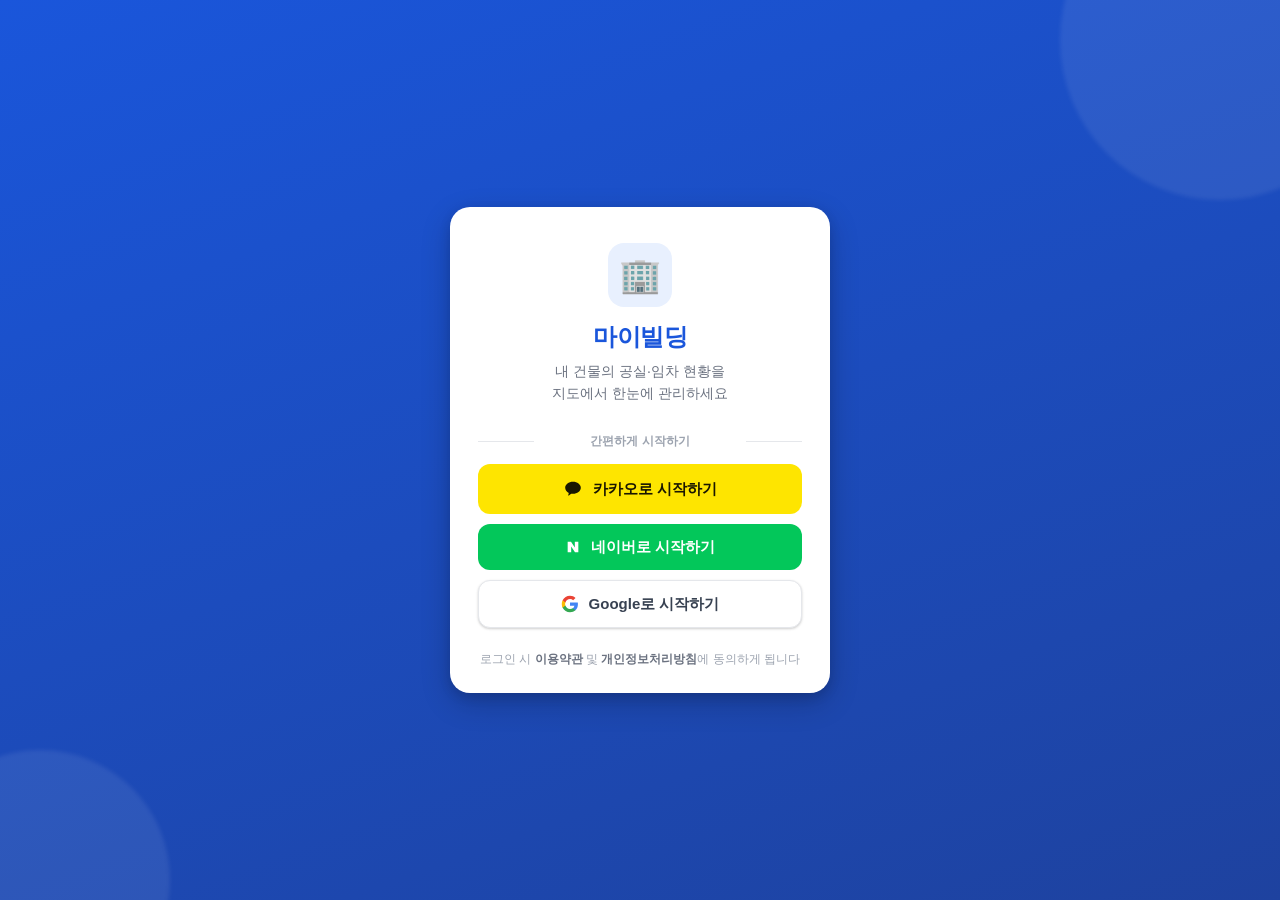
==== REMS/src/main/resources/static/login.html @ c2b81905 ":white_check_mark: 소셜 로그인 구현" ====
<!DOCTYPE html>
<html lang="ko">
<head>
    <meta charset="UTF-8">
    <meta name="viewport" content="width=device-width, initial-scale=1.0, maximum-scale=1.0, user-scalable=no">
    <meta name="theme-color" content="#1a56db">
    <title>로그인 — 마이빌딩</title>
    <link rel="stylesheet" href="login.css">
</head>
<body>
<div class="login-page">
    <div class="login-card">
        <!-- 브랜드 -->
        <div class="brand">
            <div class="brand-logo">🏢</div>
            <div class="brand-name">마이빌딩</div>
            <div class="brand-tagline">내 건물의 공실·임차 현황을<br>지도에서 한눈에 관리하세요</div>
        </div>

        <!-- 소셜 로그인 -->
        <div class="social-login">
            <div class="social-login-label">간편하게 시작하기</div>

            <button class="social-btn kakao" data-provider="kakao">
                <span class="social-icon">
                    <svg width="20" height="20" viewBox="0 0 24 24" aria-hidden="true">
                        <path fill="#191600" d="M12 3.2c-5.18 0-9.38 3.27-9.38 7.3 0 2.6 1.74 4.88 4.36 6.17-.19.68-.69 2.48-.79 2.86-.12.48.18.47.37.34.15-.1 2.4-1.63 3.38-2.29.67.1 1.36.15 2.06.15 5.18 0 9.38-3.27 9.38-7.3S17.18 3.2 12 3.2z"/>
                    </svg>
                </span>
                <span class="social-text">카카오로 시작하기</span>
            </button>

            <button class="social-btn naver" data-provider="naver">
                <span class="social-icon">
                    <svg width="16" height="16" viewBox="0 0 24 24" aria-hidden="true">
                        <path fill="#ffffff" d="M14.73 12.62 9.05 4H4v16h5.27v-8.62L14.95 20H20V4h-5.27z"/>
                    </svg>
                </span>
                <span class="social-text">네이버로 시작하기</span>
            </button>

            <button class="social-btn google" data-provider="google">
                <span class="social-icon">
                    <svg width="18" height="18" viewBox="0 0 48 48" aria-hidden="true">
                        <path fill="#4285F4" d="M45.12 24.5c0-1.56-.14-3.06-.4-4.5H24v8.51h11.84c-.51 2.75-2.06 5.08-4.39 6.64v5.52h7.11c4.16-3.83 6.56-9.47 6.56-16.17z"/>
                        <path fill="#34A853" d="M24 46c5.94 0 10.92-1.97 14.56-5.33l-7.11-5.52c-1.97 1.32-4.49 2.1-7.45 2.1-5.73 0-10.58-3.87-12.31-9.07H4.34v5.7C7.96 41.07 15.4 46 24 46z"/>
                        <path fill="#FBBC05" d="M11.69 28.18C11.25 26.86 11 25.45 11 24s.25-2.86.69-4.18v-5.7H4.34C2.85 17.09 2 20.45 2 24s.85 6.91 2.34 9.88l7.35-5.7z"/>
                        <path fill="#EA4335" d="M24 10.75c3.23 0 6.13 1.11 8.41 3.29l6.31-6.31C34.91 4.18 29.93 2 24 2 15.4 2 7.96 6.93 4.34 14.12l7.35 5.7c1.73-5.2 6.58-9.07 12.31-9.07z"/>
                    </svg>
                </span>
                <span class="social-text">Google로 시작하기</span>
            </button>
        </div>

        <div class="login-footer">
            로그인 시 <a href="#">이용약관</a> 및 <a href="#">개인정보처리방침</a>에 동의하게 됩니다
        </div>
    </div>
</div>

<!-- TOAST -->
<div id="toast"></div>

<script src="login.js"></script>
</body>
</html>
---- REMS/src/main/resources/static/login.css ----
/* ===== 마이빌딩 로그인 — 메인 앱과 동일한 디자인 토큰 사용 ===== */
*, *::before, *::after { box-sizing: border-box; margin: 0; padding: 0; }

:root {
    --blue: #1a56db;
    --blue-light: #e8f0fe;
    --blue-mid: #3b82f6;
    --blue-dark: #1e429f;
    --gray-50: #f9fafb;
    --gray-100: #f3f4f6;
    --gray-200: #e5e7eb;
    --gray-300: #d1d5db;
    --gray-400: #9ca3af;
    --gray-500: #6b7280;
    --gray-600: #4b5563;
    --gray-700: #374151;
    --gray-800: #1f2937;
    --gray-900: #111827;
    --white: #ffffff;
    --kakao: #fee500;
    --kakao-text: #191600;
    --naver: #03c75a;
    --shadow-sm: 0 1px 3px rgba(0,0,0,0.12), 0 1px 2px rgba(0,0,0,0.08);
    --shadow-md: 0 4px 12px rgba(0,0,0,0.15), 0 2px 6px rgba(0,0,0,0.10);
    --shadow-lg: 0 10px 30px rgba(0,0,0,0.20), 0 4px 12px rgba(0,0,0,0.12);
    --radius-md: 12px;
    --radius-lg: 16px;
    --radius-xl: 20px;
    --font: -apple-system, BlinkMacSystemFont, 'Pretendard', 'Apple SD Gothic Neo', 'Noto Sans KR', sans-serif;
}

html, body { height: 100%; font-family: var(--font); }

/* 페이지 배경 — 브랜드 블루 그라데이션 */
.login-page {
    min-height: 100vh;
    min-height: 100dvh;
    display: flex;
    align-items: center;
    justify-content: center;
    padding: 24px;
    padding-top: max(24px, env(safe-area-inset-top));
    padding-bottom: max(24px, env(safe-area-inset-bottom));
    background: linear-gradient(160deg, var(--blue) 0%, var(--blue-dark) 100%);
    position: relative;
    overflow: hidden;
}

/* 은은한 배경 장식 (그리드 글로우) */
.login-page::before,
.login-page::after {
    content: '';
    position: absolute;
    border-radius: 50%;
    background: rgba(255,255,255,0.08);
    filter: blur(2px);
    pointer-events: none;
}
.login-page::before { width: 320px; height: 320px; top: -120px; right: -100px; }
.login-page::after  { width: 260px; height: 260px; bottom: -110px; left: -90px; }

/* 로그인 카드 */
.login-card {
    position: relative;
    z-index: 1;
    width: 100%;
    max-width: 380px;
    background: var(--white);
    border-radius: var(--radius-xl);
    box-shadow: var(--shadow-lg);
    padding: 36px 28px 24px;
    animation: cardIn 0.45s cubic-bezier(0.32, 0.72, 0, 1);
}
@keyframes cardIn {
    from { opacity: 0; transform: translateY(16px); }
    to   { opacity: 1; transform: translateY(0); }
}

/* 브랜드 영역 */
.brand { text-align: center; margin-bottom: 28px; }
.brand-logo {
    width: 64px; height: 64px; margin: 0 auto 14px;
    border-radius: var(--radius-lg);
    background: var(--blue-light);
    display: flex; align-items: center; justify-content: center;
    font-size: 34px;
}
.brand-name {
    font-size: 24px; font-weight: 700; color: var(--blue);
    letter-spacing: -0.5px;
}
.brand-tagline {
    font-size: 14px; color: var(--gray-500);
    margin-top: 8px; line-height: 1.55;
}

/* 소셜 로그인 */
.social-login { display: flex; flex-direction: column; gap: 10px; }
.social-login-label {
    font-size: 12px; font-weight: 600; color: var(--gray-400);
    text-align: center; margin-bottom: 4px;
    position: relative;
}
.social-login-label::before,
.social-login-label::after {
    content: ''; position: absolute; top: 50%;
    width: 56px; height: 1px; background: var(--gray-200);
}
.social-login-label::before { left: 0; }
.social-login-label::after  { right: 0; }

.social-btn {
    display: flex; align-items: center; justify-content: center; gap: 10px;
    width: 100%; padding: 14px 16px;
    border-radius: var(--radius-md); border: 1px solid transparent;
    font-size: 15px; font-weight: 700; cursor: pointer;
    font-family: var(--font);
    transition: transform 0.12s ease, box-shadow 0.15s ease, opacity 0.15s ease;
}
.social-btn:active { transform: scale(0.985); }
.social-icon { display: flex; align-items: center; justify-content: center; }
.social-text { line-height: 1; }

.social-btn.kakao {
    background: var(--kakao); color: var(--kakao-text);
}
.social-btn.naver {
    background: var(--naver); color: var(--white);
}
.social-btn.google {
    background: var(--white); color: var(--gray-700);
    border-color: var(--gray-200); box-shadow: var(--shadow-sm);
}
.social-btn.google:active { background: var(--gray-50); }

/* 푸터 */
.login-footer {
    margin-top: 22px; text-align: center;
    font-size: 12px; color: var(--gray-400); line-height: 1.6;
}
.login-footer a { color: var(--gray-500); text-decoration: none; font-weight: 600; }
.login-footer a:hover { text-decoration: underline; }

/* TOAST — 메인 앱과 동일 */
#toast {
    position: fixed; bottom: 40px; left: 50%;
    transform: translateX(-50%) translateY(20px);
    background: var(--gray-900); color: var(--white);
    padding: 11px 20px; border-radius: 20px;
    font-size: 13px; font-weight: 500;
    opacity: 0; transition: opacity 0.25s, transform 0.25s;
    z-index: 9999; max-width: calc(100% - 48px); text-align: center;
}
#toast.show { opacity: 1; transform: translateX(-50%) translateY(0); }

/* 접근성: 모션 최소화 */
@media (prefers-reduced-motion: reduce) {
    .login-card { animation: none; }
    .social-btn { transition: none; }
}
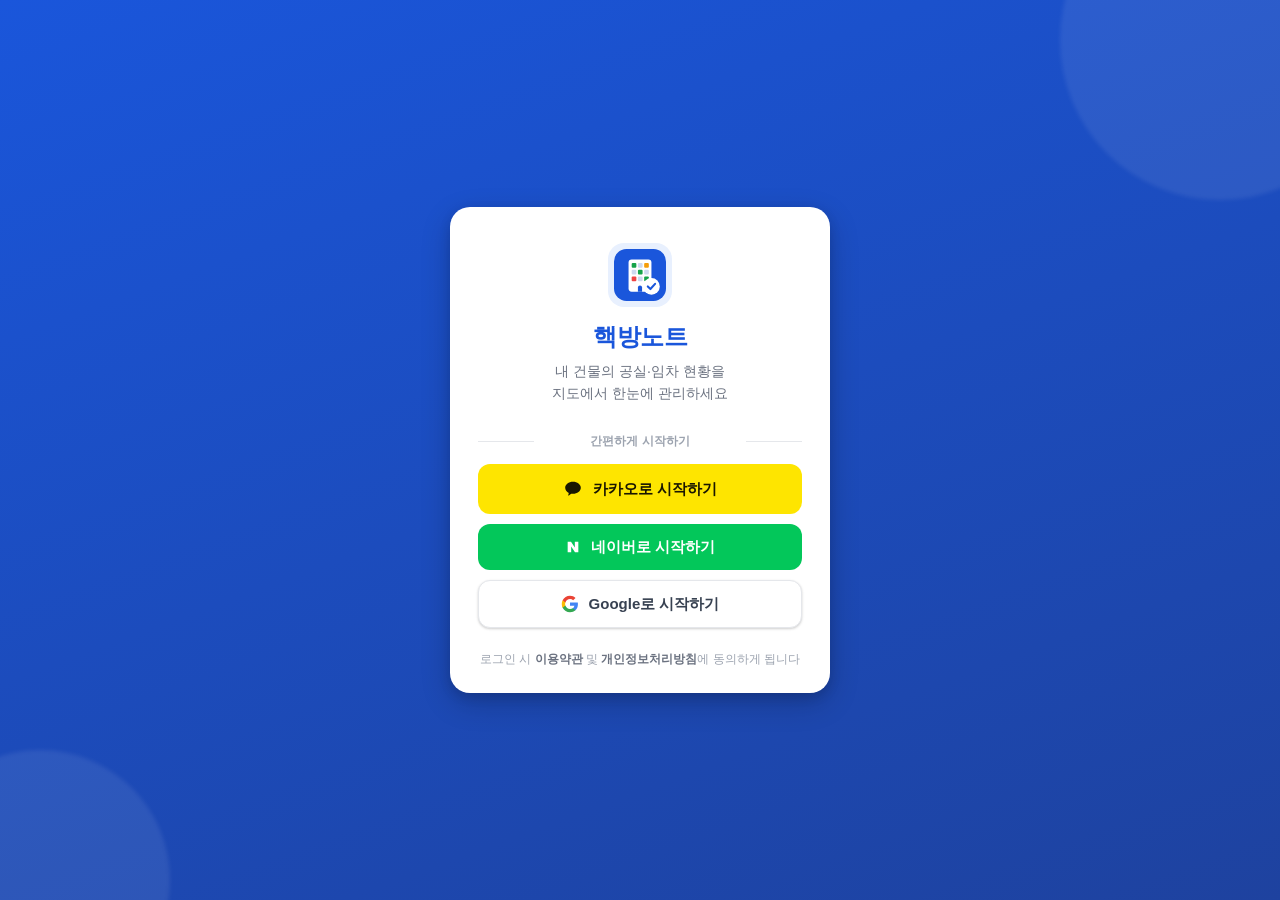
==== commit c5ca9206: "PWA 설정" ====
--- a/REMS/src/main/resources/static/login.html
+++ b/REMS/src/main/resources/static/login.html
@@ -4,7 +4,14 @@
     <meta charset="UTF-8">
     <meta name="viewport" content="width=device-width, initial-scale=1.0, maximum-scale=1.0, user-scalable=no">
     <meta name="theme-color" content="#1a56db">
-    <title>로그인 — 마이빌딩</title>
+    <link rel="manifest" href="manifest.json">
+    <meta name="mobile-web-app-capable" content="yes">
+    <meta name="apple-mobile-web-app-capable" content="yes">
+    <meta name="apple-mobile-web-app-status-bar-style" content="default">
+    <meta name="apple-mobile-web-app-title" content="핵방노트">
+    <link rel="apple-touch-icon" href="icons/apple-touch-icon.png">
+    <link rel="icon" type="image/png" sizes="32x32" href="icons/favicon-32.png">
+    <title>로그인 — 핵방노트</title>
     <link rel="stylesheet" href="login.css">
 </head>
 <body>
@@ -12,8 +19,8 @@
     <div class="login-card">
         <!-- 브랜드 -->
         <div class="brand">
-            <div class="brand-logo">🏢</div>
-            <div class="brand-name">마이빌딩</div>
+            <div class="brand-logo"><svg class="brand-mark" width="52" height="52" viewBox="0 0 100 100" xmlns="http://www.w3.org/2000/svg" aria-hidden="true" style=""><rect width="100" height="100" rx="24" fill="#1a56db"/><rect x="28" y="20" width="44" height="62" rx="6" fill="#fff"/><rect x="34" y="27" width="9" height="9" rx="2" fill="#16a34a"/><rect x="46" y="27" width="9" height="9" rx="2" fill="#cdd9ef"/><rect x="58" y="27" width="9" height="9" rx="2" fill="#f59e0b"/><rect x="34" y="40" width="9" height="9" rx="2" fill="#cdd9ef"/><rect x="46" y="40" width="9" height="9" rx="2" fill="#16a34a"/><rect x="58" y="40" width="9" height="9" rx="2" fill="#cdd9ef"/><rect x="34" y="53" width="9" height="9" rx="2" fill="#ef4444"/><rect x="46" y="53" width="9" height="9" rx="2" fill="#cdd9ef"/><rect x="58" y="53" width="9" height="9" rx="2" fill="#16a34a"/><path d="M46 82 v-8 a4 4 0 0 1 8 0 v8 z" fill="#1a56db"/><circle cx="72" cy="72" r="16" fill="#fff"/><path d="M65 72 l5 5 l9 -10" fill="none" stroke="#1a56db" stroke-width="4" stroke-linecap="round" stroke-linejoin="round"/></svg></div>
+            <div class="brand-name">핵방노트</div>
             <div class="brand-tagline">내 건물의 공실·임차 현황을<br>지도에서 한눈에 관리하세요</div>
         </div>
 
@@ -61,6 +68,8 @@
 <!-- TOAST -->
 <div id="toast"></div>
 
-<script src="login.js"></script>
+<!-- 캐시버스팅 버전 올림: 1.0.0 → 1.0.1 -->
+<script src="config.js?v=1.0.1"></script>
+<script src="login.js?v=1.0.1"></script>
 </body>
 </html>
